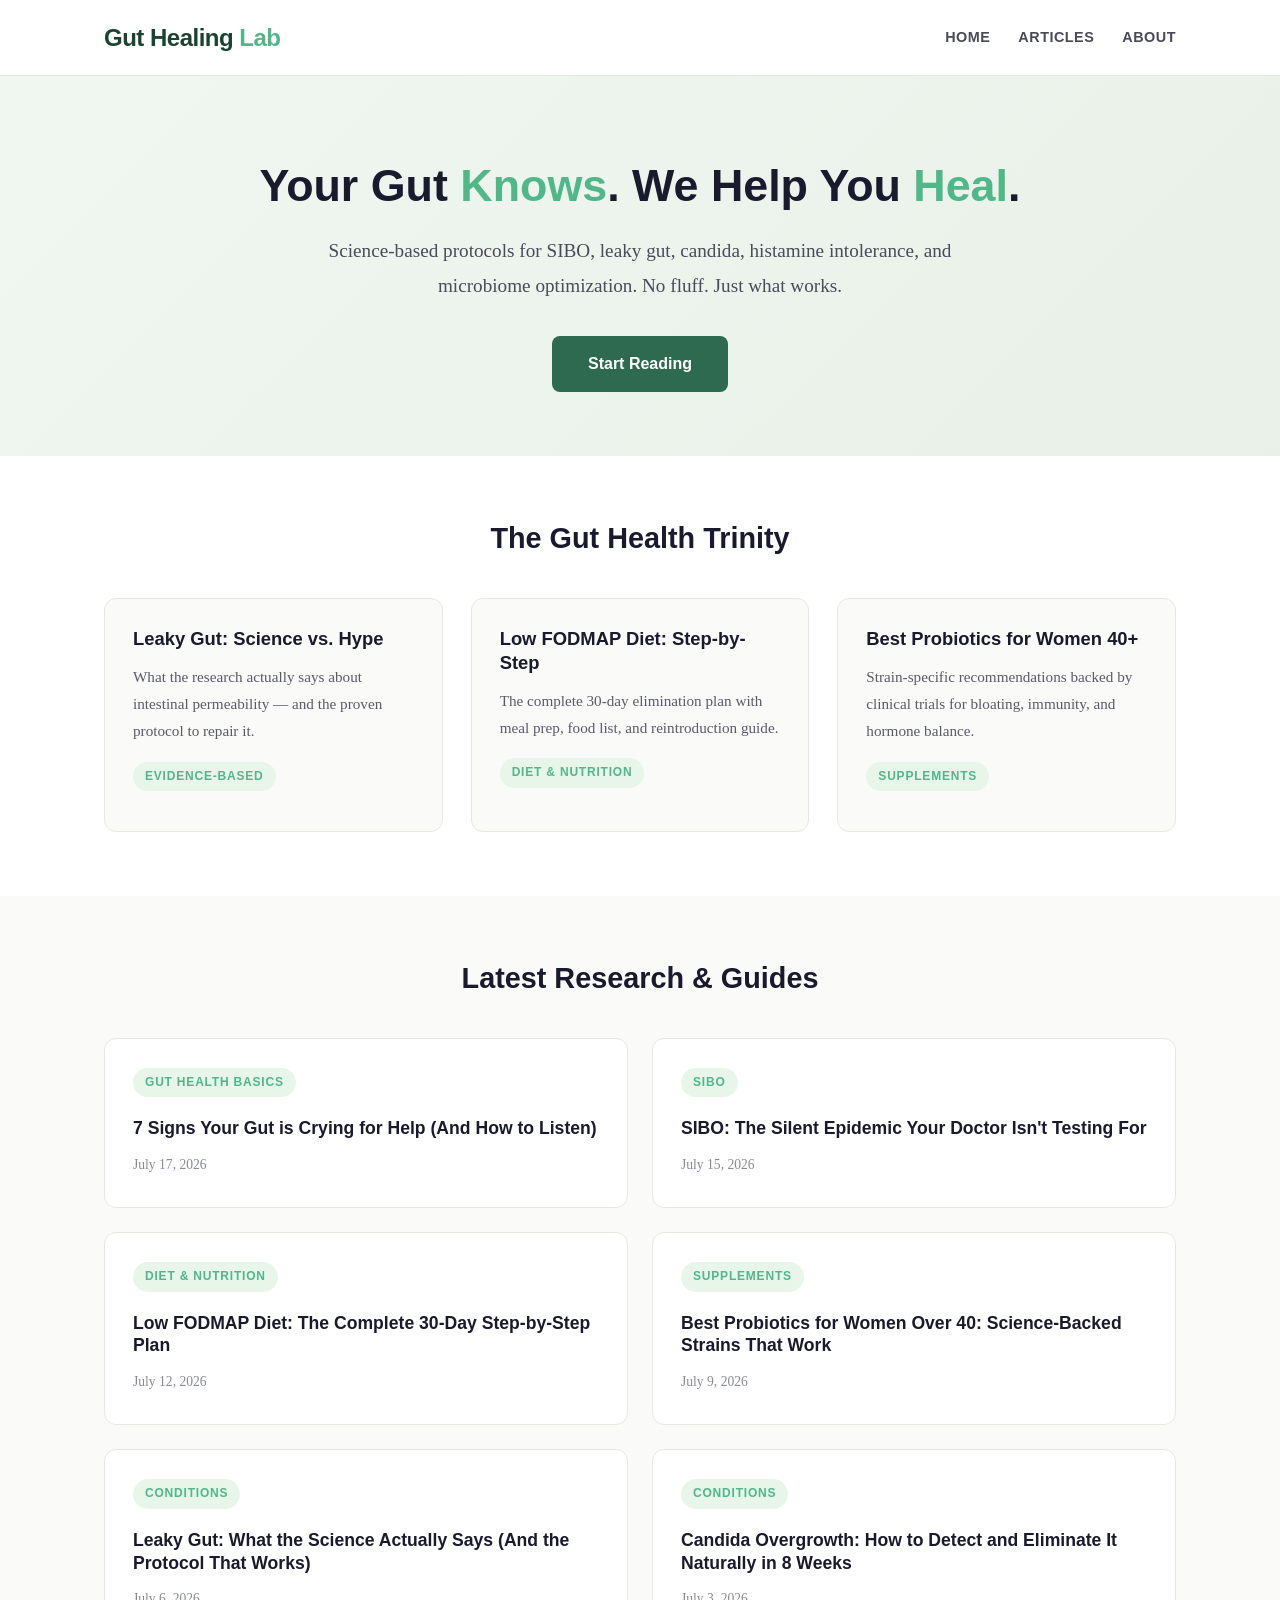
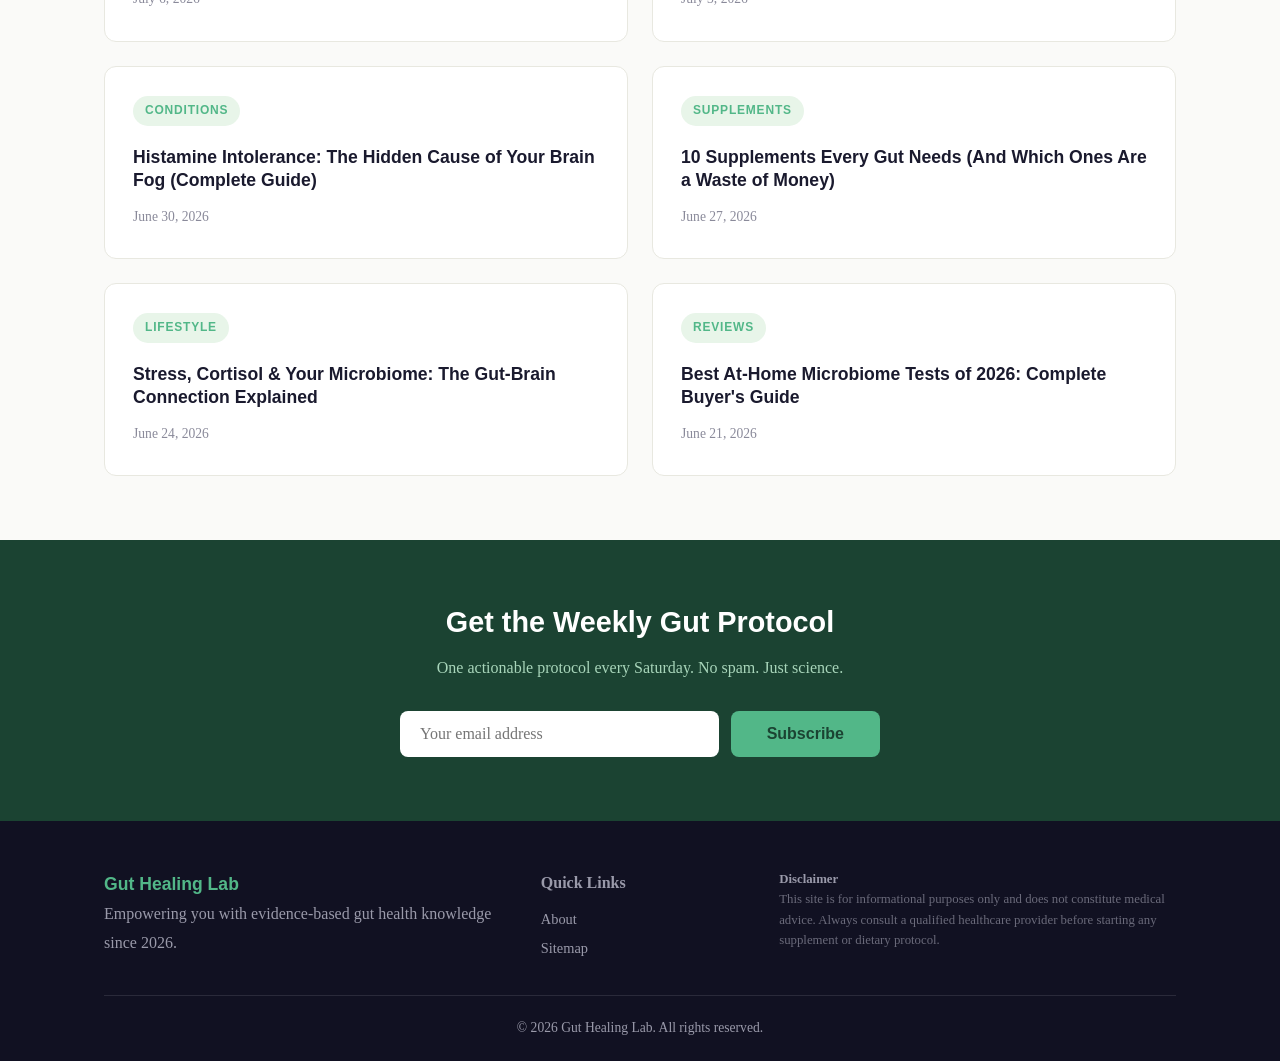
==== index.html @ a0ac122f "Add files via upload" ====
<!DOCTYPE html>
<html lang="en">
<head>
    <meta charset="UTF-8">
    <meta name="viewport" content="width=device-width, initial-scale=1.0">
    <title>Gut Healing Lab – Science-Based Gut Health & Microbiome Optimization</title>
    <meta name="description" content="Evidence-based guides on gut health, SIBO, leaky gut, probiotics, and low FODMAP diet. Transform your digestion naturally.">
    <meta name="robots" content="index, follow">
    <link rel="canonical" href="https://guthealinglab.com/">
    <link rel="stylesheet" href="css/style.css">
    <script type="application/ld+json">
    {
        "@context": "https://schema.org",
        "@type": "Blog",
        "name": "Gut Healing Lab",
        "description": "Science-based gut health and microbiome optimization resources.",
        "url": "https://guthealinglab.com",
        "author": {
            "@type": "Organization",
            "name": "Gut Healing Lab"
        }
    }
    </script>
</head>
<body>
    <header class="site-header">
        <div class="container">
            <a href="/" class="logo">Gut Healing <span>Lab</span></a>
            <nav class="main-nav" aria-label="Main navigation">
                <ul>
                    <li><a href="/">Home</a></li>
                    <li><a href="/articles/">Articles</a></li>
                    <li><a href="/about.html">About</a></li>
                </ul>
            </nav>
        </div>
    </header>

    <section class="hero">
        <div class="container">
            <h1>Your Gut <span class="accent">Knows</span>. We Help You <span class="accent">Heal</span>.</h1>
            <p class="hero-sub">Science-based protocols for SIBO, leaky gut, candida, histamine intolerance, and microbiome optimization. No fluff. Just what works.</p>
            <a href="#articles" class="btn btn-primary">Start Reading</a>
        </div>
    </section>

    <section class="featured">
        <div class="container">
            <h2>The Gut Health Trinity</h2>
            <div class="featured-grid">
                <article class="featured-card">
                    <h3><a href="/articles/leaky-gut-evidence.html">Leaky Gut: Science vs. Hype</a></h3>
                    <p>What the research actually says about intestinal permeability — and the proven protocol to repair it.</p>
                    <span class="tag">Evidence-Based</span>
                </article>
                <article class="featured-card">
                    <h3><a href="/articles/low-fodmap-diet-plan.html">Low FODMAP Diet: Step-by-Step</a></h3>
                    <p>The complete 30-day elimination plan with meal prep, food list, and reintroduction guide.</p>
                    <span class="tag">Diet & Nutrition</span>
                </article>
                <article class="featured-card">
                    <h3><a href="/articles/best-probiotics-women-over-40.html">Best Probiotics for Women 40+</a></h3>
                    <p>Strain-specific recommendations backed by clinical trials for bloating, immunity, and hormone balance.</p>
                    <span class="tag">Supplements</span>
                </article>
            </div>
        </div>
    </section>

    <section id="articles" class="article-list">
        <div class="container">
            <h2>Latest Research & Guides</h2>
            <div class="article-grid" id="article-grid">
            </div>
        </div>
    </section>

    <section class="newsletter">
        <div class="container">
            <h2>Get the Weekly Gut Protocol</h2>
            <p>One actionable protocol every Saturday. No spam. Just science.</p>
            <form class="newsletter-form" action="#" method="post">
                <input type="email" placeholder="Your email address" required aria-label="Email address">
                <button type="submit" class="btn btn-primary">Subscribe</button>
            </form>
        </div>
    </section>

    <footer class="site-footer">
        <div class="container">
            <div class="footer-content">
                <div class="footer-brand">
                    <p><strong>Gut Healing Lab</strong></p>
                    <p>Empowering you with evidence-based gut health knowledge since 2026.</p>
                </div>
                <div class="footer-links">
                    <p><strong>Quick Links</strong></p>
                    <ul>
                        <li><a href="/about.html">About</a></li>
                        <li><a href="/sitemap.xml">Sitemap</a></li>
                    </ul>
                </div>
                <div class="footer-disclaimer">
                    <p><strong>Disclaimer</strong></p>
                    <p>This site is for informational purposes only and does not constitute medical advice. Always consult a qualified healthcare provider before starting any supplement or dietary protocol.</p>
                </div>
            </div>
            <div class="footer-bottom">
                <p>&copy; 2026 Gut Healing Lab. All rights reserved.</p>
            </div>
        </div>
    </footer>

    <script>
        const articles = [
            { title: "7 Signs Your Gut is Crying for Help (And How to Listen)", link: "/articles/seven-signs-unhealthy-gut.html", date: "July 17, 2026", tag: "Gut Health Basics" },
            { title: "SIBO: The Silent Epidemic Your Doctor Isn't Testing For", link: "/articles/sibo-silent-epidemic.html", date: "July 15, 2026", tag: "SIBO" },
            { title: "Low FODMAP Diet: The Complete 30-Day Step-by-Step Plan", link: "/articles/low-fodmap-diet-plan.html", date: "July 12, 2026", tag: "Diet & Nutrition" },
            { title: "Best Probiotics for Women Over 40: Science-Backed Strains That Work", link: "/articles/best-probiotics-women-over-40.html", date: "July 9, 2026", tag: "Supplements" },
            { title: "Leaky Gut: What the Science Actually Says (And the Protocol That Works)", link: "/articles/leaky-gut-evidence.html", date: "July 6, 2026", tag: "Conditions" },
            { title: "Candida Overgrowth: How to Detect and Eliminate It Naturally in 8 Weeks", link: "/articles/candida-detection-protocol.html", date: "July 3, 2026", tag: "Conditions" },
            { title: "Histamine Intolerance: The Hidden Cause of Your Brain Fog (Complete Guide)", link: "/articles/histamine-intolerance-brain-fog.html", date: "June 30, 2026", tag: "Conditions" },
            { title: "10 Supplements Every Gut Needs (And Which Ones Are a Waste of Money)", link: "/articles/top-10-supplements-digestive-health.html", date: "June 27, 2026", tag: "Supplements" },
            { title: "Stress, Cortisol & Your Microbiome: The Gut-Brain Connection Explained", link: "/articles/stress-cortisol-microbiome.html", date: "June 24, 2026", tag: "Lifestyle" },
            { title: "Best At-Home Microbiome Tests of 2026: Complete Buyer's Guide", link: "/articles/best-at-home-microbiome-tests.html", date: "June 21, 2026", tag: "Reviews" }
        ];

        const grid = document.getElementById('article-grid');
        articles.forEach(a => {
            const div = document.createElement('div');
            div.className = 'article-card';
            div.innerHTML = `<span class="tag">${a.tag}</span><h3><a href="${a.link}">${a.title}</a></h3><time datetime="${a.date}">${a.date}</time>`;
            grid.appendChild(div);
        });
    </script>
</body>
</html>
---- css/style.css ----
/* === RESET & BASE === */
*, *::before, *::after { box-sizing: border-box; margin: 0; padding: 0; }
html { scroll-behavior: smooth; font-size: 16px; }
body { font-family: 'Georgia', 'Times New Roman', serif; color: #1a1a2e; line-height: 1.8; background: #fafaf8; }
img { max-width: 100%; height: auto; display: block; }
a { color: #2d6a4f; text-decoration: none; transition: color 0.2s ease; }
a:hover { color: #1b4332; }
h1, h2, h3, h4 { font-family: 'Helvetica Neue', Arial, sans-serif; line-height: 1.3; color: #1a1a2e; }
.container { max-width: 1120px; margin: 0 auto; padding: 0 24px; }

/* === HEADER === */
.site-header { background: #fff; border-bottom: 1px solid #e8e8e0; padding: 16px 0; position: sticky; top: 0; z-index: 100; }
.site-header .container { display: flex; justify-content: space-between; align-items: center; }
.logo { font-family: 'Helvetica Neue', Arial, sans-serif; font-size: 1.5rem; font-weight: 800; color: #1b4332; letter-spacing: -0.5px; }
.logo span { color: #52b788; }
.main-nav ul { list-style: none; display: flex; gap: 28px; }
.main-nav a { font-family: 'Helvetica Neue', Arial, sans-serif; font-size: 0.9rem; font-weight: 600; text-transform: uppercase; letter-spacing: 0.5px; color: #4a4a5a; }
.main-nav a:hover { color: #2d6a4f; }

/* === HERO === */
.hero { background: linear-gradient(135deg, #f0f7f0 0%, #e8f0e8 100%); padding: 80px 0 64px; text-align: center; }
.hero h1 { font-size: 2.8rem; margin-bottom: 20px; }
.hero .accent { color: #52b788; }
.hero-sub { font-size: 1.2rem; color: #4a4a5a; max-width: 640px; margin: 0 auto 32px; }

/* === BUTTONS === */
.btn { display: inline-block; font-family: 'Helvetica Neue', Arial, sans-serif; font-weight: 700; padding: 14px 36px; border-radius: 8px; border: none; cursor: pointer; font-size: 1rem; transition: all 0.2s ease; }
.btn-primary { background: #2d6a4f; color: #fff; }
.btn-primary:hover { background: #1b4332; color: #fff; transform: translateY(-1px); }

/* === FEATURED === */
.featured { padding: 64px 0; background: #fff; }
.featured h2 { text-align: center; font-size: 1.8rem; margin-bottom: 40px; }
.featured-grid { display: grid; grid-template-columns: repeat(3, 1fr); gap: 28px; }
.featured-card { background: #fafaf8; border: 1px solid #e8e8e0; border-radius: 12px; padding: 28px; transition: box-shadow 0.2s ease; }
.featured-card:hover { box-shadow: 0 4px 20px rgba(0,0,0,0.06); }
.featured-card h3 { font-size: 1.15rem; margin-bottom: 12px; }
.featured-card h3 a { color: #1a1a2e; }
.featured-card h3 a:hover { color: #2d6a4f; }
.featured-card p { font-size: 0.95rem; color: #5a5a6a; margin-bottom: 16px; }

/* === TAG === */
.tag { display: inline-block; font-family: 'Helvetica Neue', Arial, sans-serif; font-size: 0.75rem; font-weight: 700; text-transform: uppercase; letter-spacing: 0.8px; color: #52b788; background: #e8f5e9; padding: 4px 12px; border-radius: 20px; margin-bottom: 12px; }

/* === ARTICLE LIST === */
.article-list { padding: 64px 0; background: #fafaf8; }
.article-list h2 { text-align: center; font-size: 1.8rem; margin-bottom: 40px; }
.article-grid { display: grid; grid-template-columns: repeat(2, 1fr); gap: 24px; }
.article-card { background: #fff; border: 1px solid #e8e8e0; border-radius: 12px; padding: 28px; transition: box-shadow 0.2s ease; }
.article-card:hover { box-shadow: 0 4px 20px rgba(0,0,0,0.06); }
.article-card h3 { font-size: 1.1rem; margin: 8px 0 10px; }
.article-card h3 a { color: #1a1a2e; }
.article-card h3 a:hover { color: #2d6a4f; }
.article-card time { font-size: 0.85rem; color: #8a8a9a; }

/* === NEWSLETTER === */
.newsletter { background: #1b4332; color: #fff; padding: 64px 0; text-align: center; }
.newsletter h2 { color: #fff; font-size: 1.8rem; margin-bottom: 12px; }
.newsletter p { color: #a8d5ba; margin-bottom: 28px; }
.newsletter-form { display: flex; max-width: 480px; margin: 0 auto; gap: 12px; }
.newsletter-form input { flex: 1; padding: 14px 20px; border: none; border-radius: 8px; font-size: 1rem; font-family: 'Georgia', serif; background: #fff; }
.newsletter-form .btn { background: #52b788; color: #1b4332; }

/* === FOOTER === */
.site-footer { background: #111122; color: #9a9aaa; padding: 48px 0 0; }
.footer-content { display: grid; grid-template-columns: 2fr 1fr 2fr; gap: 40px; margin-bottom: 32px; }
.footer-brand p:first-child { font-family: 'Helvetica Neue', Arial, sans-serif; color: #52b788; font-size: 1.1rem; }
.footer-links ul { list-style: none; margin-top: 8px; }
.footer-links a { color: #9a9aaa; font-size: 0.9rem; }
.footer-links a:hover { color: #52b788; }
.footer-disclaimer { font-size: 0.8rem; line-height: 1.6; color: #6a6a7a; }
.footer-disclaimer strong { color: #9a9aaa; }
.footer-bottom { border-top: 1px solid #2a2a3a; padding: 20px 0; text-align: center; font-size: 0.85rem; }

/* === ARTICLE PAGE === */
.article-page { max-width: 740px; margin: 0 auto; padding: 48px 24px 80px; }
.article-page h1 { font-size: 2.2rem; margin-bottom: 16px; line-height: 1.3; }
.article-page .meta { font-size: 0.9rem; color: #8a8a9a; margin-bottom: 32px; padding-bottom: 24px; border-bottom: 1px solid #e8e8e0; }
.article-page h2 { font-size: 1.6rem; margin: 40px 0 16px; color: #1b4332; }
.article-page h3 { font-size: 1.25rem; margin: 28px 0 12px; }
.article-page p { margin-bottom: 20px; color: #2a2a3a; }
.article-page ul, .article-page ol { margin: 16px 0 24px; padding-left: 24px; }
.article-page li { margin-bottom: 10px; line-height: 1.7; }
.article-page blockquote { border-left: 4px solid #52b788; background: #f0f7f0; padding: 20px 24px; margin: 24px 0; border-radius: 0 8px 8px 0; font-style: italic; color: #2a2a3a; }
.article-page blockquote strong { font-style: normal; }
.article-page .affiliate-box { background: #fffbe6; border: 1px solid #f0dca0; border-radius: 12px; padding: 24px; margin: 24px 0; }
.article-page .affiliate-box h4 { color: #8a6d2b; margin-bottom: 8px; }
.article-page .affiliate-box .btn { margin-top: 12px; }
.article-page .affiliate-box .btn-small { font-size: 0.85rem; padding: 10px 24px; }
.article-page .toc { background: #f8f8f5; border: 1px solid #e8e8e0; border-radius: 12px; padding: 24px 28px; margin: 24px 0; }
.article-page .toc h3 { margin-top: 0; font-size: 1.1rem; }
.article-page .toc ol { margin: 12px 0 0; }
.article-page .toc a { color: #4a4a5a; }
.article-page .toc a:hover { color: #2d6a4f; }
.article-page table { width: 100%; border-collapse: collapse; margin: 24px 0; font-size: 0.95rem; }
.article-page th, .article-page td { border: 1px solid #e8e8e0; padding: 12px 16px; text-align: left; }
.article-page th { background: #f0f7f0; font-family: 'Helvetica Neue', Arial, sans-serif; font-weight: 700; color: #1b4332; }
.article-page td { background: #fff; }
.article-page .highlight-box { background: #e8f5e9; border-radius: 12px; padding: 24px; margin: 24px 0; }
.article-page .highlight-box h4 { color: #1b4332; margin-bottom: 8px; }

/* === ABOUT === */
.about-page { max-width: 700px; margin: 0 auto; padding: 48px 24px 80px; }
.about-page h1 { font-size: 2rem; margin-bottom: 24px; }
.about-page p { margin-bottom: 20px; color: #2a2a3a; }

/* === RESPONSIVE === */
@media (max-width: 768px) {
    .hero h1 { font-size: 2rem; }
    .hero-sub { font-size: 1rem; }
    .featured-grid { grid-template-columns: 1fr; }
    .article-grid { grid-template-columns: 1fr; }
    .footer-content { grid-template-columns: 1fr; gap: 24px; }
    .newsletter-form { flex-direction: column; }
    .article-page h1 { font-size: 1.6rem; }
    .site-header .container { flex-direction: column; gap: 12px; }
    .article-page table { font-size: 0.85rem; }
    .article-page th, .article-page td { padding: 8px 10px; }
}

@media (max-width: 480px) {
    .hero { padding: 48px 0; }
    .hero h1 { font-size: 1.6rem; }
    .main-nav ul { gap: 16px; }
    .main-nav a { font-size: 0.8rem; }
}
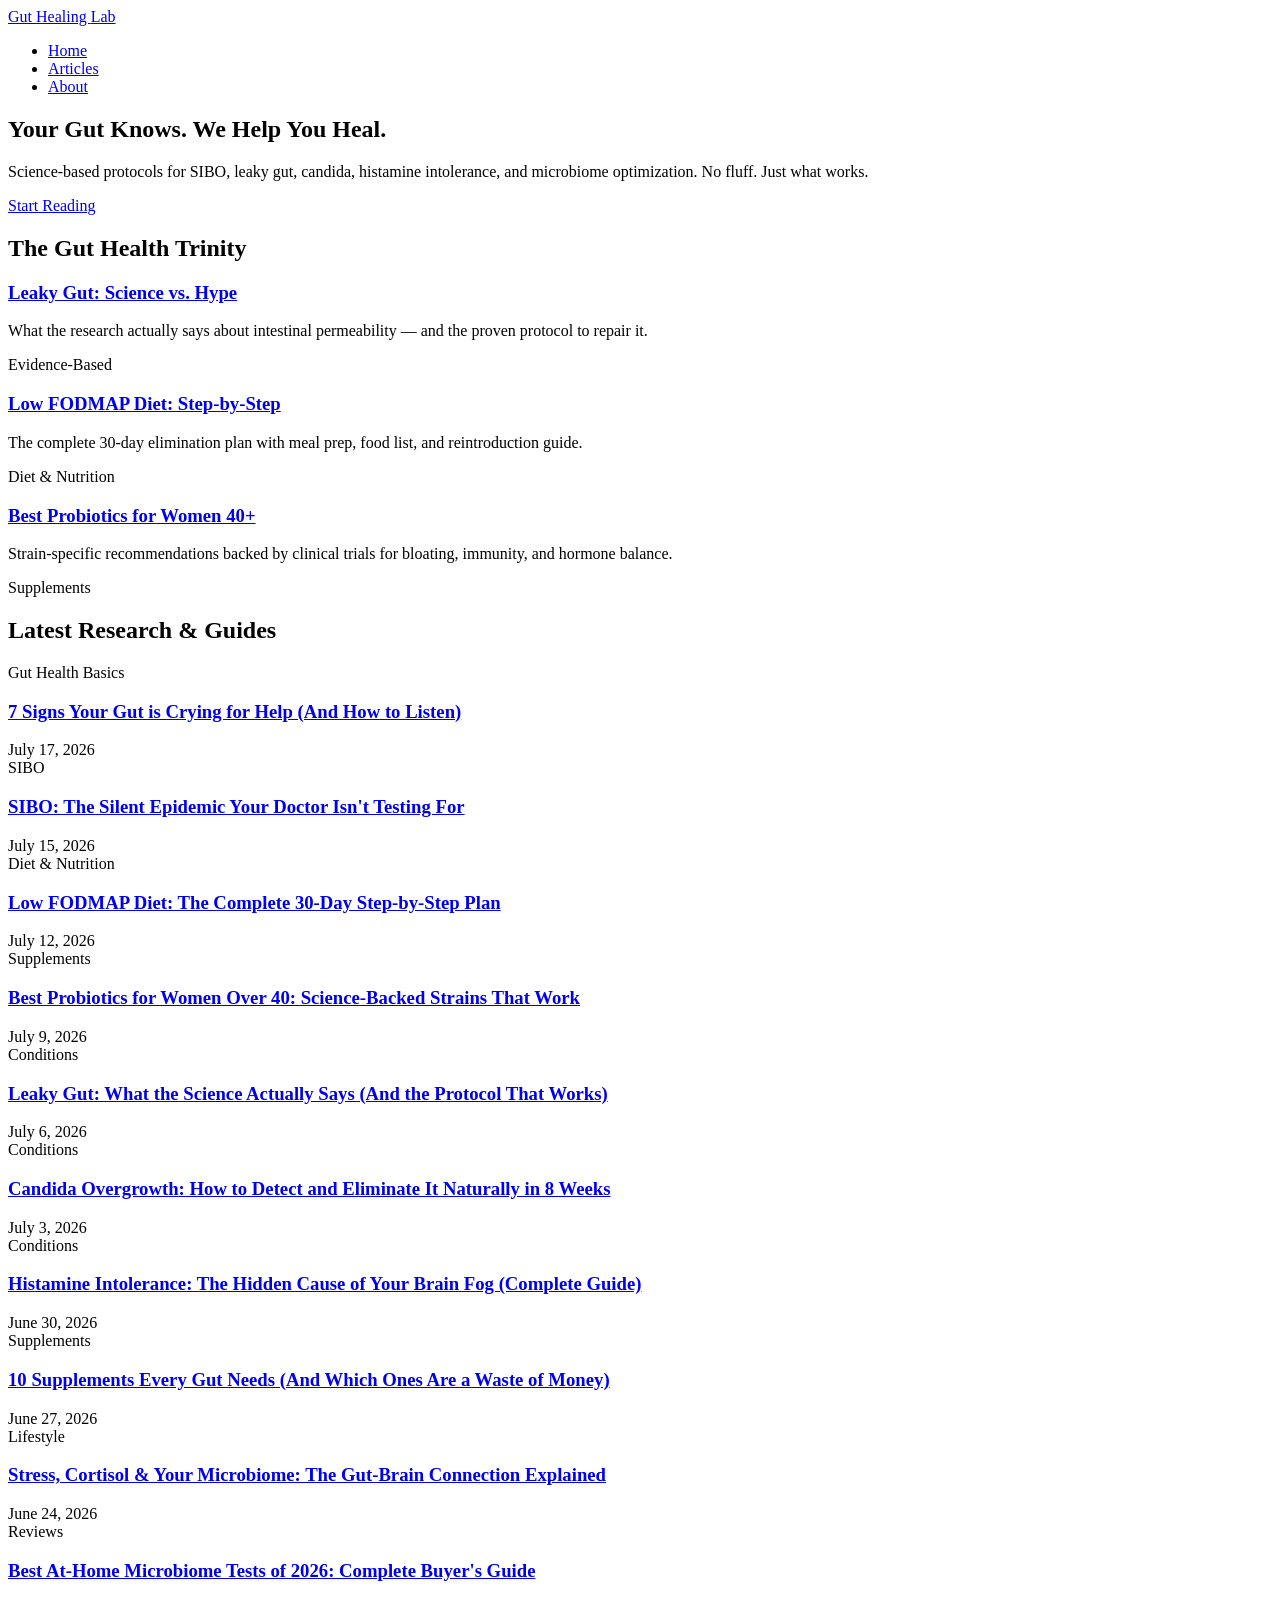
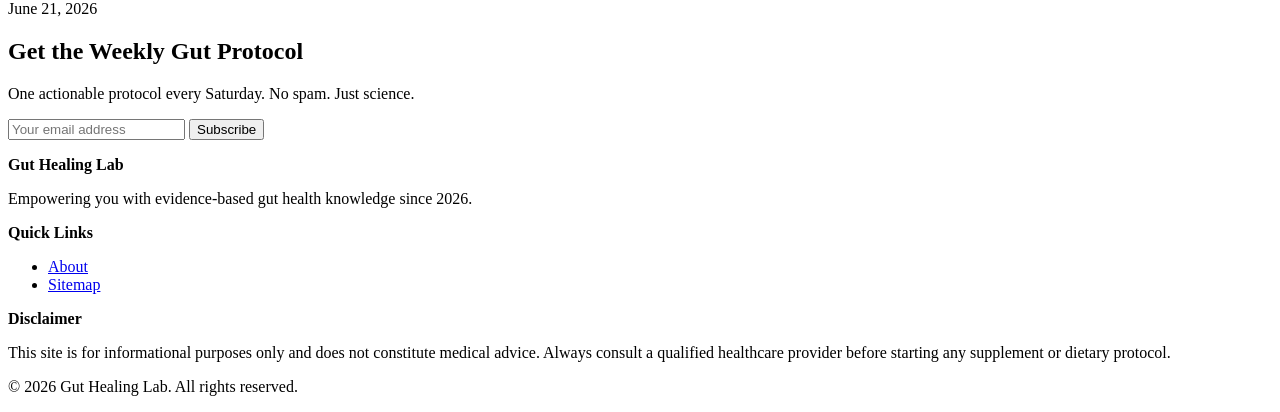
==== commit 3a63a345: "Fix: add /guthealinglab/ prefix to all absolute links for GitHub Pages" ====
--- a/index.html
+++ b/index.html
@@ -7,6 +7,7 @@
     <meta name="description" content="Evidence-based guides on gut health, SIBO, leaky gut, probiotics, and low FODMAP diet. Transform your digestion naturally.">
     <meta name="robots" content="index, follow">
     <link rel="canonical" href="https://guthealinglab.com/">
+    <base href="/guthealinglab/">
     <link rel="stylesheet" href="css/style.css">
     <script type="application/ld+json">
     {
@@ -25,12 +26,12 @@
 <body>
     <header class="site-header">
         <div class="container">
-            <a href="/" class="logo">Gut Healing <span>Lab</span></a>
+            <a href="/guthealinglab/" class="logo">Gut Healing <span>Lab</span></a>
             <nav class="main-nav" aria-label="Main navigation">
                 <ul>
-                    <li><a href="/">Home</a></li>
-                    <li><a href="/articles/">Articles</a></li>
-                    <li><a href="/about.html">About</a></li>
+                    <li><a href="/guthealinglab/">Home</a></li>
+                    <li><a href="/guthealinglab/articles/">Articles</a></li>
+                    <li><a href="/guthealinglab/about.html">About</a></li>
                 </ul>
             </nav>
         </div>
@@ -49,17 +50,17 @@
             <h2>The Gut Health Trinity</h2>
             <div class="featured-grid">
                 <article class="featured-card">
-                    <h3><a href="/articles/leaky-gut-evidence.html">Leaky Gut: Science vs. Hype</a></h3>
+                    <h3><a href="/guthealinglab/articles/leaky-gut-evidence.html">Leaky Gut: Science vs. Hype</a></h3>
                     <p>What the research actually says about intestinal permeability — and the proven protocol to repair it.</p>
                     <span class="tag">Evidence-Based</span>
                 </article>
                 <article class="featured-card">
-                    <h3><a href="/articles/low-fodmap-diet-plan.html">Low FODMAP Diet: Step-by-Step</a></h3>
+                    <h3><a href="/guthealinglab/articles/low-fodmap-diet-plan.html">Low FODMAP Diet: Step-by-Step</a></h3>
                     <p>The complete 30-day elimination plan with meal prep, food list, and reintroduction guide.</p>
                     <span class="tag">Diet & Nutrition</span>
                 </article>
                 <article class="featured-card">
-                    <h3><a href="/articles/best-probiotics-women-over-40.html">Best Probiotics for Women 40+</a></h3>
+                    <h3><a href="/guthealinglab/articles/best-probiotics-women-over-40.html">Best Probiotics for Women 40+</a></h3>
                     <p>Strain-specific recommendations backed by clinical trials for bloating, immunity, and hormone balance.</p>
                     <span class="tag">Supplements</span>
                 </article>
@@ -96,8 +97,8 @@
                 <div class="footer-links">
                     <p><strong>Quick Links</strong></p>
                     <ul>
-                        <li><a href="/about.html">About</a></li>
-                        <li><a href="/sitemap.xml">Sitemap</a></li>
+                        <li><a href="/guthealinglab/about.html">About</a></li>
+                        <li><a href="/guthealinglab/sitemap.xml">Sitemap</a></li>
                     </ul>
                 </div>
                 <div class="footer-disclaimer">
@@ -112,17 +113,18 @@
     </footer>
 
     <script>
+        const BASE = '/guthealinglab';
         const articles = [
-            { title: "7 Signs Your Gut is Crying for Help (And How to Listen)", link: "/articles/seven-signs-unhealthy-gut.html", date: "July 17, 2026", tag: "Gut Health Basics" },
-            { title: "SIBO: The Silent Epidemic Your Doctor Isn't Testing For", link: "/articles/sibo-silent-epidemic.html", date: "July 15, 2026", tag: "SIBO" },
-            { title: "Low FODMAP Diet: The Complete 30-Day Step-by-Step Plan", link: "/articles/low-fodmap-diet-plan.html", date: "July 12, 2026", tag: "Diet & Nutrition" },
-            { title: "Best Probiotics for Women Over 40: Science-Backed Strains That Work", link: "/articles/best-probiotics-women-over-40.html", date: "July 9, 2026", tag: "Supplements" },
-            { title: "Leaky Gut: What the Science Actually Says (And the Protocol That Works)", link: "/articles/leaky-gut-evidence.html", date: "July 6, 2026", tag: "Conditions" },
-            { title: "Candida Overgrowth: How to Detect and Eliminate It Naturally in 8 Weeks", link: "/articles/candida-detection-protocol.html", date: "July 3, 2026", tag: "Conditions" },
-            { title: "Histamine Intolerance: The Hidden Cause of Your Brain Fog (Complete Guide)", link: "/articles/histamine-intolerance-brain-fog.html", date: "June 30, 2026", tag: "Conditions" },
-            { title: "10 Supplements Every Gut Needs (And Which Ones Are a Waste of Money)", link: "/articles/top-10-supplements-digestive-health.html", date: "June 27, 2026", tag: "Supplements" },
-            { title: "Stress, Cortisol & Your Microbiome: The Gut-Brain Connection Explained", link: "/articles/stress-cortisol-microbiome.html", date: "June 24, 2026", tag: "Lifestyle" },
-            { title: "Best At-Home Microbiome Tests of 2026: Complete Buyer's Guide", link: "/articles/best-at-home-microbiome-tests.html", date: "June 21, 2026", tag: "Reviews" }
+            { title: "7 Signs Your Gut is Crying for Help (And How to Listen)", link: BASE + "/articles/seven-signs-unhealthy-gut.html", date: "July 17, 2026", tag: "Gut Health Basics" },
+            { title: "SIBO: The Silent Epidemic Your Doctor Isn't Testing For", link: BASE + "/articles/sibo-silent-epidemic.html", date: "July 15, 2026", tag: "SIBO" },
+            { title: "Low FODMAP Diet: The Complete 30-Day Step-by-Step Plan", link: BASE + "/articles/low-fodmap-diet-plan.html", date: "July 12, 2026", tag: "Diet & Nutrition" },
+            { title: "Best Probiotics for Women Over 40: Science-Backed Strains That Work", link: BASE + "/articles/best-probiotics-women-over-40.html", date: "July 9, 2026", tag: "Supplements" },
+            { title: "Leaky Gut: What the Science Actually Says (And the Protocol That Works)", link: BASE + "/articles/leaky-gut-evidence.html", date: "July 6, 2026", tag: "Conditions" },
+            { title: "Candida Overgrowth: How to Detect and Eliminate It Naturally in 8 Weeks", link: BASE + "/articles/candida-detection-protocol.html", date: "July 3, 2026", tag: "Conditions" },
+            { title: "Histamine Intolerance: The Hidden Cause of Your Brain Fog (Complete Guide)", link: BASE + "/articles/histamine-intolerance-brain-fog.html", date: "June 30, 2026", tag: "Conditions" },
+            { title: "10 Supplements Every Gut Needs (And Which Ones Are a Waste of Money)", link: BASE + "/articles/top-10-supplements-digestive-health.html", date: "June 27, 2026", tag: "Supplements" },
+            { title: "Stress, Cortisol & Your Microbiome: The Gut-Brain Connection Explained", link: BASE + "/articles/stress-cortisol-microbiome.html", date: "June 24, 2026", tag: "Lifestyle" },
+            { title: "Best At-Home Microbiome Tests of 2026: Complete Buyer's Guide", link: BASE + "/articles/best-at-home-microbiome-tests.html", date: "June 21, 2026", tag: "Reviews" }
         ];
 
         const grid = document.getElementById('article-grid');
